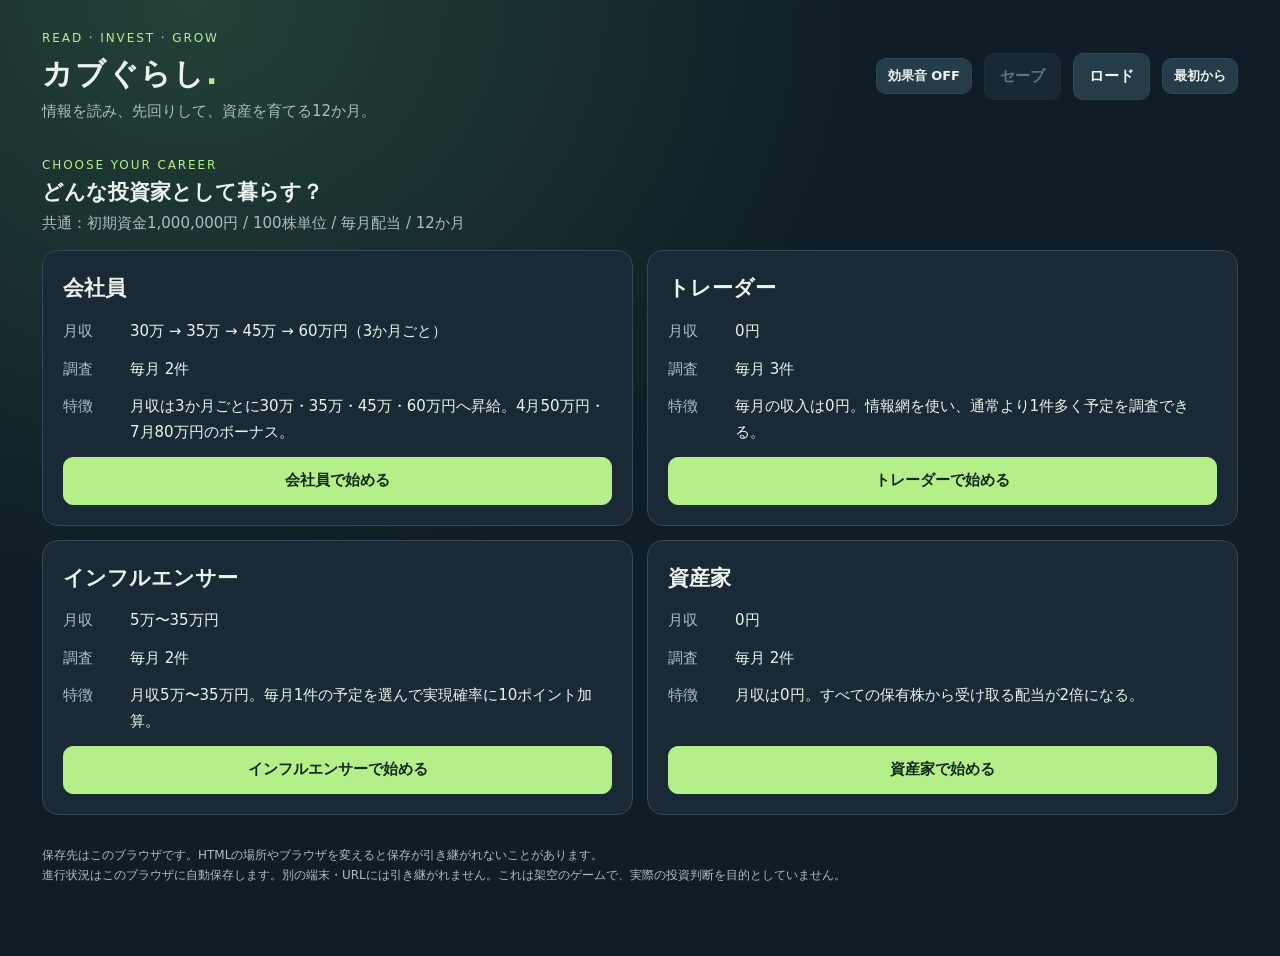
==== site/index.html @ b62601bc "first commit" ====
<!doctype html>
<html lang="ja"><head><meta charset="utf-8"><meta name="viewport" content="width=device-width,initial-scale=1"><meta name="description" content="架空の会社とニュースで遊ぶ、12か月の株取引ゲーム。登録不要でプレイできます。"><meta name="referrer" content="no-referrer"><meta http-equiv="Content-Security-Policy" content="default-src 'none'; script-src 'self'; style-src 'self' 'unsafe-inline'; connect-src 'self'; img-src 'self' data:; base-uri 'none'; form-action 'none'; object-src 'none'"><title>カブぐらし — 12か月の投資ゲーム</title>
<link rel="stylesheet" href="./style.css"></head><body><div id="boot" role="status" aria-live="polite"><p id="bootMessage">ゲームデータを読み込んでいます…</p><button id="retry" hidden>再読み込み</button></div><noscript>このゲームにはJavaScriptが必要です。ブラウザの設定を確認してください。</noscript><main hidden>
<header><div><div class="eyebrow">READ · INVEST · GROW</div><h1>カブぐらし<span style="color:var(--green)">.</span></h1><p class="muted">情報を読み、先回りして、資産を育てる12か月。</p></div><div class="row"><button id="sound" class="small" aria-pressed="false">効果音 OFF</button><button id="save">セーブ</button><button id="load">ロード</button><button id="reset" class="small">最初から</button></div></header>
<section id="career" class="section"></section><div id="play"><div class="market-strip"><strong>● KABU LIVE</strong><span>ニュースで動く、あなたの12か月。</span><span>初期資金100万円 → どこまで育てられる？</span></div><div id="summary"></div><button id="replay" class="small" hidden>直前のニュース演出をもう一度</button><section class="box section"><h2>直近のイベント結果</h2><p class="muted">ニュースを反映した株価で、ここからあなたのターン。</p><div id="monthlyNews" class="cards"></div></section>
<section class="banner"><div class="eyebrow">MARKET PRESS · 今月の関連ニュース</div><p id="clue"></p></section><details class="box help"><summary>新しい遊び方 ・ 情報を読んで先回り</summary><p>毎月初めに4件の予定イベントが決まります。会社員・インフルエンサー・資産家は2件、トレーダーは3件まで内容を調査できます。情報を見たかどうかに関係なく、月末に全4件が個別に抽選されます。1月から12月まで同じ流れです。</p><p>① 関連ニュースを読む → ② 予定の一部を調査 → ③ 株を売買 → ④ 月末の結果を見る。調査は任意・無料です。発生を確定させたり、予定を引き直したりすることはできません。</p><p>実現の見込みは「小・中・大」の3段階。未調査のカードには属性タグだけが表示されます。調査すると上昇・下落の方向、内容、関連株、実現の見込みが分かりますが、増減率は非公開です。具体的な増減率は月替わりの結果発表で確認できます。不発ならそのイベントによる変動はありません。関連ニュースは予定の1件を取材したもので、他の予定や実現結果までは分かりません。</p><p>インフルエンサーは毎月、予定4件から1件を選んで実現確率を10ポイント上昇させられます。未調査・下落イベントも選べます。選択は月1回で変更できず、調査回数は消費しません。大規模イベントは対象外です。</p><p>6月・12月末は通常の4件に加え、「2銘柄がそれぞれ半額か2倍」「全銘柄が50%上昇」「全銘柄が50%下落」のいずれかが発生します。対象と方向は発表まで秘密。2銘柄が同じ方向になることもあります。端数は円単位に丸め、最低株価は1円です。</p><p>月末の順序：予定4件 → 大規模イベント（6・12月のみ）→ 配当 → 職業収入。初期資金100万円、売買は100株単位。配当はイベント後の月末株価×保有株数×銘柄別の月利5〜10%（銘柄ごとに1円未満切り捨て）。資産家はその金額を2倍受け取ります。生活費はありません。会社員は1〜3月30万円、4〜6月35万円、7〜9月45万円、10〜12月60万円に昇給し、4月50万円・7月80万円のボーナスを受け取ります。</p></details>
<section class="section"><div class="row"><div><h2><span class="number">01</span>今月の情報を調査しよう</h2><p class="muted"><span id="choiceHint"></span></p></div></div><div id="choices" class="cards"></div></section>
<section class="section"><div class="row"><div><h2><span class="number">02</span>株を買う・売る</h2><p class="muted">同じタグの会社には、同じニュースが影響します。</p></div><span class="muted">100株単位</span></div><div id="stocks" class="stock-grid"></div></section>

<section class="banner row"><div><h2><span class="number">03</span><span id="endTitle"></span></h2><p id="endHint" class="muted"></p></div><button id="next" class="primary"></button></section>
<div class="bottom"><section class="box"><h2>総資産の推移</h2><p class="muted">月末の資産額 / 点線は実際の職業収入だけの場合</p><div id="chart"></div><div id="chartText" class="muted"></div></section><section class="box"><h2>ニュース & 取引履歴</h2><ul id="log" class="log"></ul></section></div>
</div><footer>保存先はこのブラウザです。HTMLの場所やブラウザを変えると保存が引き継がれないことがあります。<p>進行状況はこのブラウザに自動保存します。別の端末・URLには引き継がれません。これは架空のゲームで、実際の投資判断を目的としていません。</p></footer>
</main><div id="notice" role="status" aria-live="polite"></div>
<dialog id="showtime" aria-labelledby="stageTitle"><div class="stage-top"><strong>● KABU LIVE</strong><span id="stageProgress" class="stage-status"></span><button id="skipShow" class="small">スキップ</button></div><div class="stage-meter"><i id="stageMeter"></i></div><div id="stage" aria-live="polite"></div><div class="stage-controls"><button id="autoShow" class="small" aria-pressed="false">自動再生 OFF</button><span class="stage-status">今月の結果</span><button id="advanceShow" class="primary">次へ →</button></div></dialog><script src="./game.js" defer></script><script src="./boot.js" defer></script></body></html>
---- site/style.css ----
:root{color-scheme:dark;--bg:#101c26;--panel:#192a36;--line:#334854;--text:#ecf3ef;--muted:#adbdc5;--green:#b5ef8a;--red:#ffaba5;--gold:#ffd08a}*{box-sizing:border-box}body{margin:0;background:var(--bg);color:var(--text);font:15px/1.7 system-ui,sans-serif}main{max-width:1240px;margin:auto;padding:28px 22px 70px}h1,h2,h3,p{margin:0}h1{font-size:30px;letter-spacing:.06em}h2{font-size:21px}h3{font-size:18px}button,input{font:inherit}button{cursor:pointer;border:1px solid var(--line);border-radius:10px;background:#263c49;color:var(--text);padding:10px 15px;font-weight:700}button:hover:enabled{border-color:var(--green);filter:brightness(1.12)}button:disabled{opacity:.4;cursor:not-allowed}button.primary{background:var(--green);color:#14271b;border-color:var(--green)}button.small{padding:6px 11px;font-size:13px}input{width:84px;padding:8px;border-radius:8px;border:1px solid var(--line);background:var(--bg);color:white}header,.row{display:flex;align-items:center;justify-content:space-between;gap:12px;flex-wrap:wrap}.muted,small{color:var(--muted)}.eyebrow{color:var(--green);font-size:12px;letter-spacing:.16em}.stats{display:grid;grid-template-columns:repeat(4,1fr);gap:12px;margin:24px 0}.box,.event,.stock{background:var(--panel);border:1px solid var(--line);border-radius:16px;padding:20px}.stat strong{display:block;font-size:27px}.up{color:var(--green)}.down{color:var(--red)}.banner{background:#26382d;border:1px solid #668953;border-radius:14px;padding:18px 22px;margin:16px 0}.section{margin-top:30px}.cards{display:grid;grid-template-columns:repeat(3,1fr);gap:14px;margin-top:14px}.event{display:flex;flex-direction:column;gap:12px}.event button{margin-top:auto}.tag{display:inline-block;background:#283f50;color:#c5dfff;border-radius:6px;padding:2px 8px;font-size:12px;margin:0 4px 3px 0}.tag[data-tag="ゲーム"]{background:#4a3553;color:#ead0ff}.tag[data-tag="銀行"]{background:#4b4430;color:#ffe0a5}.tag[data-tag="医療"]{background:#294843;color:#b9eee0}.tag[data-tag="生活"]{background:#4b3834;color:#ffd0b6}.effect.down{color:var(--red)}.effect{font-size:24px;font-weight:800;color:var(--green)}.prob{font-size:13px;color:var(--text);background:#2c424c;padding:4px 8px;border-radius:7px}.stock-grid{display:grid;grid-template-columns:repeat(2,1fr);gap:14px;margin-top:14px}.stock .price{font-size:26px;font-weight:750}.stock dl{display:grid;grid-template-columns:1fr 1fr;gap:3px 12px;margin:12px 0;font-size:13px}.stock dt{color:var(--muted)}.stock dd{margin:0;text-align:right}.trade{display:flex;gap:8px;align-items:center;flex-wrap:wrap}.chart{width:100%;height:180px;display:block}.bottom{display:grid;grid-template-columns:1fr 1fr;gap:16px;margin-top:28px}.log{max-height:300px;overflow:auto;padding:0;list-style:none}.log li{padding:9px 0;border-bottom:1px solid var(--line);font-size:13px}.help{margin-top:20px}.help summary{cursor:pointer;font-weight:bold}.help p{margin-top:12px}#notice{position:fixed;bottom:18px;left:50%;transform:translateX(-50%);background:#e6f2df;color:#182b20;border-radius:12px;padding:12px 20px;box-shadow:0 6px 30px #0007;max-width:90vw;z-index:5}#notice:empty{display:none}.finish{background:#354333;border:1px solid var(--green);padding:24px;border-radius:16px;margin-top:20px}.selected{border-color:var(--green)}.number{color:var(--green);font-weight:800;margin-right:6px}footer{margin-top:30px;color:var(--muted);font-size:12px}@media(max-width:850px){.cards{grid-template-columns:1fr}.stats{grid-template-columns:repeat(2,1fr)}.stock-grid,.bottom{grid-template-columns:1fr}main{padding:18px 14px 80px}.stat strong{font-size:22px}header h1{font-size:25px}}button:focus-visible,input:focus-visible,summary:focus-visible{outline:3px solid var(--gold);outline-offset:3px}

body{background:radial-gradient(ellipse at 15% 0%,#234138 0%,transparent 45%),var(--bg)}.event,.stock{transition:transform .2s,border-color .2s}.event:hover{transform:translateY(-3px)}.selected{box-shadow:0 0 0 1px var(--green),0 8px 26px #b5ef8a15}.stock{animation:arrive .4s both}.market-strip{display:flex;gap:20px;overflow:auto;padding:12px 0;border-block:1px solid var(--line);margin-top:18px;white-space:nowrap;font-size:13px}.market-strip strong{color:var(--green)}
#showtime{color:var(--text);background:radial-gradient(ellipse at top,#28413b,#111e29 70%);border:1px solid #67836b;border-radius:24px;padding:0;width:min(740px,94vw);max-height:90dvh;box-shadow:0 30px 120px #000a;overflow:auto}#showtime::backdrop{background:#071017dc;backdrop-filter:blur(8px)}.stage-top,.stage-controls{display:flex;align-items:center;justify-content:space-between;gap:12px;padding:18px 24px}.stage-top{border-bottom:1px solid var(--line)}.stage-controls{border-top:1px solid var(--line)}#stage{padding:32px 32px 28px;min-height:360px;text-align:center;position:relative;overflow:hidden}.stage-label{font-size:12px;letter-spacing:.16em;color:var(--green);font-weight:800}.stage-icon{font-size:44px;line-height:1.3;margin:12px}.stage-title{font-size:clamp(23px,5vw,34px);margin:8px 0}.stage-number{font-size:clamp(40px,10vw,72px);font-weight:850;line-height:1.25;letter-spacing:-.04em;margin:12px 0}.stage-sub{color:var(--muted);margin:12px 0}.stage-prices{display:grid;gap:8px;text-align:left;margin-top:20px}.stage-price{display:flex;justify-content:space-between;gap:12px;background:#ffffff07;border-radius:9px;padding:8px 12px;font-size:14px}.stage-price strong{white-space:nowrap}#stage .down{color:var(--red)}.reveal{animation:arrive .42s ease-out}.major{background:radial-gradient(ellipse at top,#69532b55,transparent 70%)}.major .stage-label,.major .stage-number{color:var(--gold)}.stage-meter{height:3px;background:#263b47}.stage-meter i{display:block;height:100%;background:var(--green);transition:width .3s}#showtime .confetti{position:absolute;top:-20px;left:var(--x);width:7px;height:13px;background:var(--c);animation:confetti 2.2s var(--delay) ease-in infinite;pointer-events:none}.stage-status{font-size:12px;color:var(--muted)}.trade-pop{animation:tradePop .5s}#replay{margin-top:10px}.finish{animation:arrive .6s}button:active:enabled{transform:scale(.97)}
@keyframes arrive{from{opacity:0;transform:translateY(16px) scale(.98)}to{opacity:1;transform:none}}@keyframes tradePop{50%{box-shadow:0 0 0 3px #b5ef8a88}}@keyframes confetti{to{transform:translate(30px,500px) rotate(480deg);opacity:0}}@media(prefers-reduced-motion:reduce){*,*::before,*::after{animation:none!important;transition:none!important;scroll-behavior:auto!important}}@media(max-width:600px){#stage{padding:20px 16px;min-height:320px}.stage-top,.stage-controls{padding:14px}.stage-price{flex-direction:column;gap:1px}}
.career-facts{margin:0;display:grid;grid-template-columns:55px 1fr;gap:12px}.career-facts dt{color:var(--muted)}.career-facts dd{margin:0}.stock-history{margin:12px 0 18px}.stock-history svg{display:block;width:100%;max-height:150px}.stock-history text{fill:var(--muted);font-size:12px}.stock-history details{font-size:12px;color:var(--muted)}
[hidden]{display:none!important}#boot{margin:24px auto;max-width:800px;padding:20px}
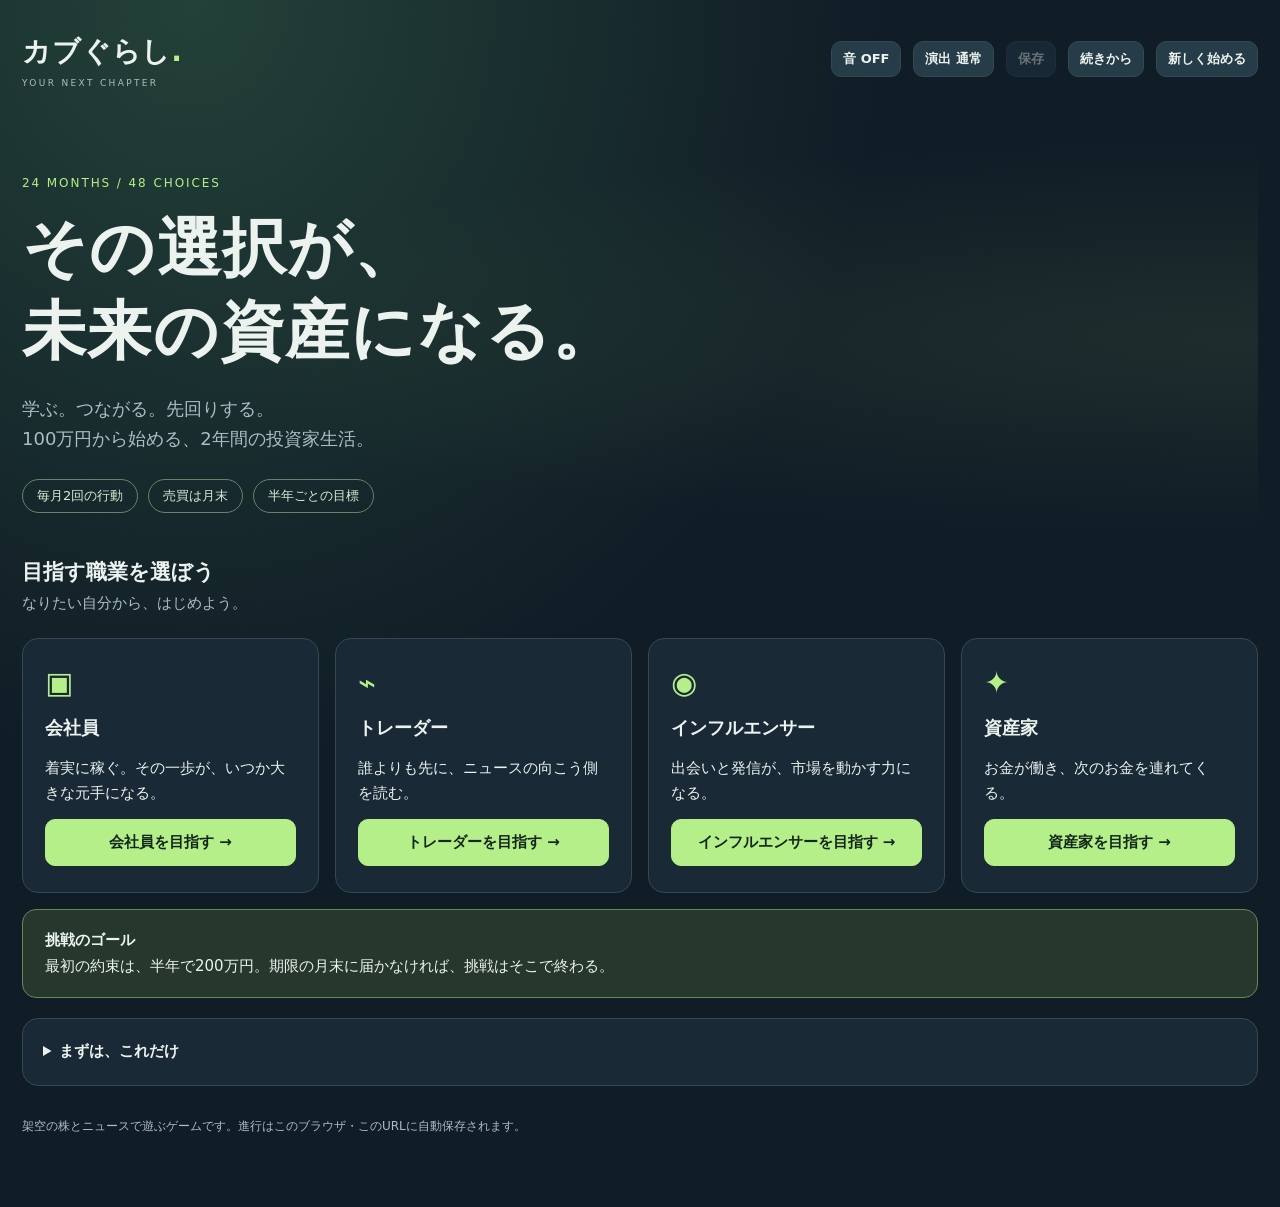
==== commit 31d73ce9: "仕様を大幅変更" ====
--- a/site/index.html
+++ b/site/index.html
@@ -1,14 +1,48 @@
 <!doctype html>
-<html lang="ja"><head><meta charset="utf-8"><meta name="viewport" content="width=device-width,initial-scale=1"><meta name="description" content="架空の会社とニュースで遊ぶ、12か月の株取引ゲーム。登録不要でプレイできます。"><meta name="referrer" content="no-referrer"><meta http-equiv="Content-Security-Policy" content="default-src 'none'; script-src 'self'; style-src 'self' 'unsafe-inline'; connect-src 'self'; img-src 'self' data:; base-uri 'none'; form-action 'none'; object-src 'none'"><title>カブぐらし — 12か月の投資ゲーム</title>
-<link rel="stylesheet" href="./style.css"></head><body><div id="boot" role="status" aria-live="polite"><p id="bootMessage">ゲームデータを読み込んでいます…</p><button id="retry" hidden>再読み込み</button></div><noscript>このゲームにはJavaScriptが必要です。ブラウザの設定を確認してください。</noscript><main hidden>
-<header><div><div class="eyebrow">READ · INVEST · GROW</div><h1>カブぐらし<span style="color:var(--green)">.</span></h1><p class="muted">情報を読み、先回りして、資産を育てる12か月。</p></div><div class="row"><button id="sound" class="small" aria-pressed="false">効果音 OFF</button><button id="save">セーブ</button><button id="load">ロード</button><button id="reset" class="small">最初から</button></div></header>
-<section id="career" class="section"></section><div id="play"><div class="market-strip"><strong>● KABU LIVE</strong><span>ニュースで動く、あなたの12か月。</span><span>初期資金100万円 → どこまで育てられる？</span></div><div id="summary"></div><button id="replay" class="small" hidden>直前のニュース演出をもう一度</button><section class="box section"><h2>直近のイベント結果</h2><p class="muted">ニュースを反映した株価で、ここからあなたのターン。</p><div id="monthlyNews" class="cards"></div></section>
-<section class="banner"><div class="eyebrow">MARKET PRESS · 今月の関連ニュース</div><p id="clue"></p></section><details class="box help"><summary>新しい遊び方 ・ 情報を読んで先回り</summary><p>毎月初めに4件の予定イベントが決まります。会社員・インフルエンサー・資産家は2件、トレーダーは3件まで内容を調査できます。情報を見たかどうかに関係なく、月末に全4件が個別に抽選されます。1月から12月まで同じ流れです。</p><p>① 関連ニュースを読む → ② 予定の一部を調査 → ③ 株を売買 → ④ 月末の結果を見る。調査は任意・無料です。発生を確定させたり、予定を引き直したりすることはできません。</p><p>実現の見込みは「小・中・大」の3段階。未調査のカードには属性タグだけが表示されます。調査すると上昇・下落の方向、内容、関連株、実現の見込みが分かりますが、増減率は非公開です。具体的な増減率は月替わりの結果発表で確認できます。不発ならそのイベントによる変動はありません。関連ニュースは予定の1件を取材したもので、他の予定や実現結果までは分かりません。</p><p>インフルエンサーは毎月、予定4件から1件を選んで実現確率を10ポイント上昇させられます。未調査・下落イベントも選べます。選択は月1回で変更できず、調査回数は消費しません。大規模イベントは対象外です。</p><p>6月・12月末は通常の4件に加え、「2銘柄がそれぞれ半額か2倍」「全銘柄が50%上昇」「全銘柄が50%下落」のいずれかが発生します。対象と方向は発表まで秘密。2銘柄が同じ方向になることもあります。端数は円単位に丸め、最低株価は1円です。</p><p>月末の順序：予定4件 → 大規模イベント（6・12月のみ）→ 配当 → 職業収入。初期資金100万円、売買は100株単位。配当はイベント後の月末株価×保有株数×銘柄別の月利5〜10%（銘柄ごとに1円未満切り捨て）。資産家はその金額を2倍受け取ります。生活費はありません。会社員は1〜3月30万円、4〜6月35万円、7〜9月45万円、10〜12月60万円に昇給し、4月50万円・7月80万円のボーナスを受け取ります。</p></details>
-<section class="section"><div class="row"><div><h2><span class="number">01</span>今月の情報を調査しよう</h2><p class="muted"><span id="choiceHint"></span></p></div></div><div id="choices" class="cards"></div></section>
-<section class="section"><div class="row"><div><h2><span class="number">02</span>株を買う・売る</h2><p class="muted">同じタグの会社には、同じニュースが影響します。</p></div><span class="muted">100株単位</span></div><div id="stocks" class="stock-grid"></div></section>
-
-<section class="banner row"><div><h2><span class="number">03</span><span id="endTitle"></span></h2><p id="endHint" class="muted"></p></div><button id="next" class="primary"></button></section>
-<div class="bottom"><section class="box"><h2>総資産の推移</h2><p class="muted">月末の資産額 / 点線は実際の職業収入だけの場合</p><div id="chart"></div><div id="chartText" class="muted"></div></section><section class="box"><h2>ニュース & 取引履歴</h2><ul id="log" class="log"></ul></section></div>
-</div><footer>保存先はこのブラウザです。HTMLの場所やブラウザを変えると保存が引き継がれないことがあります。<p>進行状況はこのブラウザに自動保存します。別の端末・URLには引き継がれません。これは架空のゲームで、実際の投資判断を目的としていません。</p></footer>
-</main><div id="notice" role="status" aria-live="polite"></div>
-<dialog id="showtime" aria-labelledby="stageTitle"><div class="stage-top"><strong>● KABU LIVE</strong><span id="stageProgress" class="stage-status"></span><button id="skipShow" class="small">スキップ</button></div><div class="stage-meter"><i id="stageMeter"></i></div><div id="stage" aria-live="polite"></div><div class="stage-controls"><button id="autoShow" class="small" aria-pressed="false">自動再生 OFF</button><span class="stage-status">今月の結果</span><button id="advanceShow" class="primary">次へ →</button></div></dialog><script src="./game.js" defer></script><script src="./boot.js" defer></script></body></html>
+<html lang="ja">
+<head>
+<meta charset="utf-8"><meta name="viewport" content="width=device-width,initial-scale=1">
+<meta name="description" content="2年間・48回の選択で、夢の職業を目指す架空の投資育成ゲーム。">
+<meta name="referrer" content="no-referrer"><meta http-equiv="Content-Security-Policy" content="default-src 'none'; script-src 'self'; style-src 'self' 'unsafe-inline'; connect-src 'self'; img-src 'self' data:; base-uri 'none'; form-action 'none'; object-src 'none'">
+<title>カブぐらし — 2年間の投資家生活</title>
+<link rel="stylesheet" href="./style.css">
+<script src="./engine.js" defer></script><script src="./presentation.js" defer></script><script src="./game.js" defer></script><script src="./boot.js" defer></script>
+</head>
+<body>
+<div id="boot" role="status"><p id="bootMessage">市場を準備しています…</p><button id="retry" hidden>再読み込み</button></div>
+<noscript>このゲームにはJavaScriptが必要です。</noscript>
+<main id="main" hidden>
+<header><a class="brand" href="./">カブぐらし<span>.</span><small>YOUR NEXT CHAPTER</small></a><div class="row"><button id="sound" class="small" aria-pressed="false">音 OFF</button><button id="pace" class="small" aria-pressed="false">演出 通常</button><button id="save" class="small">保存</button><button id="load" class="small">続きから</button><button id="reset" class="small">新しく始める</button></div></header>
+<div id="saveWarning" class="banner" role="status" hidden></div>
+<section id="career" class="section"></section>
+<div id="play" hidden>
+<section id="summary"></section>
+<div id="outcome"></div>
+<section id="goals" class="section"></section>
+<section id="reward" class="banner" hidden></section>
+<nav class="tabs" aria-label="ゲーム内の移動"><a href="#actions">行動</a><a href="#information">情報</a><a href="#market">月末売買</a><a href="#progress">成長・実績</a></nav>
+<div class="game-layout"><div>
+<section id="actions" class="section"></section>
+<section id="stories" class="section"></section>
+<section id="information" class="section"></section>
+<section id="market" class="section"></section>
+<section id="endTurn" class="banner"></section>
+</div><aside>
+<section id="progress" class="section"></section>
+<section class="box section"><h2>資産のあゆみ</h2><div id="chart"></div></section>
+<section class="box section"><h2>直近の市場ニュース</h2><div id="news"></div></section>
+<details class="box section"><summary>行動・取引の履歴</summary><ol id="log" class="log"></ol></details>
+</aside></div>
+</div>
+<details class="box help section"><summary>まずは、これだけ</summary>
+<p>毎月2回行動したら、月末に株を売買。100株単位・売買の行動コストは0。月を締めると、期日を迎えた予定の結果と配当が届きます。</p>
+<p>情報収集で調査ptを貯め、予定を「タグ → 値動き → 成功率」の順に調べよう。ptは翌月へ持ち越せます。成功すれば株価上昇、失敗すれば下落。</p>
+<p>あと1か月の予定は今月末に決着。連続イベントは次の段階へ進みます。</p>
+<p>期限の月末に総資産が目標未満なら終了。2年間、目標を越えて進みましょう。選択は自動保存されます。</p>
+</details>
+<footer>架空の株とニュースで遊ぶゲームです。進行はこのブラウザ・このURLに自動保存されます。</footer>
+</main>
+<div id="notice" role="status" aria-live="polite"></div>
+<dialog id="report" class="cinema" aria-labelledby="reportTitle"><div class="cinema-top"><h2 id="reportTitle"></h2><span id="sceneCount"></span><button id="skipScene" class="small">結果へ</button></div><div class="cinema-meter"><i id="sceneMeter"></i></div><div id="reportBody" aria-live="polite"></div><div class="cinema-bottom"><small>あなたの、投資家生活。</small><button id="closeReport" class="primary">つづける →</button></div></dialog>
+<dialog id="restart" aria-labelledby="restartTitle"><h2 id="restartTitle">新しい挑戦を始めますか？</h2><p>今回の2年版の進行を消し、目指す職業の選択に戻ります。</p><div class="row"><button id="cancelRestart">戻る</button><button id="confirmRestart" class="primary">新しく始める</button></div></dialog>
+</body></html>
--- a/site/style.css
+++ b/site/style.css
@@ -5,4 +5,16 @@
 #showtime{color:var(--text);background:radial-gradient(ellipse at top,#28413b,#111e29 70%);border:1px solid #67836b;border-radius:24px;padding:0;width:min(740px,94vw);max-height:90dvh;box-shadow:0 30px 120px #000a;overflow:auto}#showtime::backdrop{background:#071017dc;backdrop-filter:blur(8px)}.stage-top,.stage-controls{display:flex;align-items:center;justify-content:space-between;gap:12px;padding:18px 24px}.stage-top{border-bottom:1px solid var(--line)}.stage-controls{border-top:1px solid var(--line)}#stage{padding:32px 32px 28px;min-height:360px;text-align:center;position:relative;overflow:hidden}.stage-label{font-size:12px;letter-spacing:.16em;color:var(--green);font-weight:800}.stage-icon{font-size:44px;line-height:1.3;margin:12px}.stage-title{font-size:clamp(23px,5vw,34px);margin:8px 0}.stage-number{font-size:clamp(40px,10vw,72px);font-weight:850;line-height:1.25;letter-spacing:-.04em;margin:12px 0}.stage-sub{color:var(--muted);margin:12px 0}.stage-prices{display:grid;gap:8px;text-align:left;margin-top:20px}.stage-price{display:flex;justify-content:space-between;gap:12px;background:#ffffff07;border-radius:9px;padding:8px 12px;font-size:14px}.stage-price strong{white-space:nowrap}#stage .down{color:var(--red)}.reveal{animation:arrive .42s ease-out}.major{background:radial-gradient(ellipse at top,#69532b55,transparent 70%)}.major .stage-label,.major .stage-number{color:var(--gold)}.stage-meter{height:3px;background:#263b47}.stage-meter i{display:block;height:100%;background:var(--green);transition:width .3s}#showtime .confetti{position:absolute;top:-20px;left:var(--x);width:7px;height:13px;background:var(--c);animation:confetti 2.2s var(--delay) ease-in infinite;pointer-events:none}.stage-status{font-size:12px;color:var(--muted)}.trade-pop{animation:tradePop .5s}#replay{margin-top:10px}.finish{animation:arrive .6s}button:active:enabled{transform:scale(.97)}
 @keyframes arrive{from{opacity:0;transform:translateY(16px) scale(.98)}to{opacity:1;transform:none}}@keyframes tradePop{50%{box-shadow:0 0 0 3px #b5ef8a88}}@keyframes confetti{to{transform:translate(30px,500px) rotate(480deg);opacity:0}}@media(prefers-reduced-motion:reduce){*,*::before,*::after{animation:none!important;transition:none!important;scroll-behavior:auto!important}}@media(max-width:600px){#stage{padding:20px 16px;min-height:320px}.stage-top,.stage-controls{padding:14px}.stage-price{flex-direction:column;gap:1px}}
 .career-facts{margin:0;display:grid;grid-template-columns:55px 1fr;gap:12px}.career-facts dt{color:var(--muted)}.career-facts dd{margin:0}.stock-history{margin:12px 0 18px}.stock-history svg{display:block;width:100%;max-height:150px}.stock-history text{fill:var(--muted);font-size:12px}.stock-history details{font-size:12px;color:var(--muted)}
-[hidden]{display:none!important}#boot{margin:24px auto;max-width:800px;padding:20px}+[hidden]{display:none!important}#boot{margin:24px auto;max-width:800px;padding:20px}/* Two-year investor life */
+html{scroll-behavior:smooth;scroll-padding-top:20px}main{max-width:1480px}.brand{text-decoration:none;color:var(--text);font-size:28px;font-weight:850;letter-spacing:.03em}.brand span{color:var(--green)}.brand small{display:block;font-size:9px;letter-spacing:.26em;font-weight:500}.hero{padding:52px 0 42px;background:radial-gradient(ellipse at right,#54744a33,transparent 65%)}.hero h1{font-size:clamp(36px,5vw,64px);line-height:1.3;margin:14px 0 20px;letter-spacing:.02em}.hero p{font-size:18px;color:var(--muted)}.pills{display:flex;gap:10px;flex-wrap:wrap;margin-top:24px}.pills span{border:1px solid #648568;border-radius:30px;padding:5px 14px;color:#d9ead3;font-size:13px}.career-grid{display:grid;grid-template-columns:repeat(4,1fr);gap:16px;margin-top:22px}.career-card{padding:26px 22px}.action-icon{font-size:30px;color:var(--green);line-height:1.2}.month-title{margin-top:28px}.month-title h1{font-size:32px}.turn-steps,.project-stages{display:flex;gap:7px;flex-wrap:wrap}.turn-steps span,.project-stages span{font-size:12px;border-radius:7px;background:#243942;padding:7px 10px;color:var(--muted)}.current{background:#b5ef8a!important;color:#14271b!important;font-weight:750}.complete{color:var(--green)!important;border:1px solid #59764f}.goal-grid{display:grid;grid-template-columns:repeat(4,1fr);gap:12px}.goal{padding:16px 18px;background:#152630;border:1px solid var(--line);border-radius:12px;display:flex;flex-direction:column;gap:5px}.goal strong{font-size:22px}.goal span{font-size:13px;color:var(--muted)}.goal.passed{border-color:#59764f}.goal.passed strong{color:var(--green)}progress{appearance:none;width:100%;height:6px;border:0;border-radius:5px;overflow:hidden;background:#30434a;margin:8px 0}progress::-webkit-progress-bar{background:#30434a}progress::-webkit-progress-value{background:var(--green);border-radius:5px}progress::-moz-progress-bar{background:var(--green)}.tabs{display:flex;gap:8px;margin-top:28px;border-bottom:1px solid var(--line);padding-bottom:14px;flex-wrap:wrap}.tabs a{padding:6px 16px;border-radius:20px;background:#243b40;color:var(--text);text-decoration:none;font-size:13px}.tabs a:hover{background:#3c5541}.game-layout{display:grid;grid-template-columns:minmax(0,1fr) 310px;gap:26px}.game-layout>*{min-width:0}.section-heading{margin-bottom:16px}.section-heading h2{margin-top:5px}.cards .event{padding:18px}.cards .event p{font-size:13px}.cards .event button{font-size:13px;padding:10px}.cards .event button small{color:inherit;white-space:nowrap}.text-link{display:inline-block;color:var(--green);margin-top:12px}.information-grid{display:grid;grid-template-columns:repeat(2,minmax(0,1fr));gap:14px}.known{border-color:#53744c}.stock dl{grid-template-columns:1fr 1fr}.stock .trade{gap:6px}.stock .trade button{font-size:13px;padding:8px 11px}.skill-grid{display:grid;grid-template-columns:1fr 1fr;gap:12px;margin:18px 0}.skill-grid>div{background:#24383d;border-radius:8px;padding:12px}.skill-grid strong,.skill-grid small{display:block}.skill-grid strong{font-size:20px;color:var(--green)}.achievement{padding:16px 0;border-bottom:1px solid var(--line)}.achievement small{display:block}.achievement p{font-size:12px;color:var(--muted)}.news-item{padding:16px 0;border-bottom:1px solid var(--line)}.news-item h3{font-size:15px}.news-item p{font-size:13px;color:var(--muted);margin-top:6px}.news-item strong{font-size:21px}.chart text{fill:var(--muted);font-size:11px}.failure{background:#392c2e;border-color:var(--red)}.failure .eyebrow{color:var(--red)}.finish p{margin:12px 0}.finish button{margin-top:10px}.report-total{display:block;font-size:32px}.event:hover{transform:none}dialog{background:var(--bg);color:var(--text);border:1px solid #63865b;border-radius:20px;padding:28px;width:min(720px,94vw);max-height:88dvh;box-shadow:0 30px 100px #0009}dialog::backdrop{background:#071017d9;backdrop-filter:blur(5px)}#report>.row{position:sticky;top:-28px;background:var(--bg);padding:15px 0;z-index:1}#restart p{margin:18px 0}button,a,input,summary{-webkit-tap-highlight-color:transparent}a:focus-visible{outline:3px solid var(--gold);outline-offset:3px}aside h2{font-size:18px}.stat strong{font-size:clamp(18px,2vw,27px);overflow-wrap:anywhere}.stock-history{margin-bottom:0}footer{line-height:1.8}
+@media(max-width:1180px){.game-layout{grid-template-columns:minmax(0,1fr) 280px;gap:18px}.game-layout .cards{grid-template-columns:1fr 1fr}.stock-grid{grid-template-columns:1fr}.career-grid{grid-template-columns:1fr 1fr}}
+@media(max-width:850px){.game-layout{grid-template-columns:1fr}.stock-grid{grid-template-columns:1fr 1fr}.goal-grid{grid-template-columns:1fr 1fr}.hero{padding:32px 0}.stats{margin:18px 0}.game-layout .cards{grid-template-columns:repeat(3,1fr)}.game-layout aside{display:grid;grid-template-columns:1fr 1fr;gap:16px;align-items:start}.game-layout aside #progress{grid-column:1/-1}.game-layout aside .section{margin-top:12px}}
+@media(max-width:600px){.career-grid,.information-grid,.stock-grid,.game-layout .cards{grid-template-columns:1fr}.game-layout aside{display:block}.month-title h1{font-size:27px}.goal{padding:12px}.goal strong{font-size:19px}.goal small{font-size:11px}.brand{font-size:25px}.hero h1{font-size:40px}.hero p{font-size:16px}.box,.stock{padding:17px}.turn-steps{width:100%}.turn-steps span{flex:1;text-align:center}.tabs a{padding:6px 11px}.stats{gap:8px}.stat strong{font-size:20px}.report-total{font-size:25px}dialog{padding:20px}#report>.row{top:-20px}.event button{min-height:44px}}
+/* Moments: brief scenes, discovered advantages, and a quieter desk. */
+.chapter-goal{display:flex;align-items:center;gap:32px;border-left:3px solid var(--gold);padding:14px 22px;background:linear-gradient(100deg,#4d46352e,transparent)}.chapter-goal strong{display:block;font-size:30px;color:var(--gold)}.chapter-goal span{font-weight:700}.chapter-goal p{font-size:12px;color:var(--muted)}.roadmap{margin-top:10px;font-size:12px;color:var(--muted)}.roadmap .goal-grid{margin-top:12px}.news-detail{font-size:13px;color:var(--muted)}.encounters{display:grid;gap:12px}.encounter{display:grid;grid-template-columns:60px 1fr;align-items:center;background:linear-gradient(120deg,#302e3b,#192a36)}.encounter button{grid-column:2;justify-self:start}.person-badge{width:56px;height:68px;border-radius:30px 30px 16px 16px;background:linear-gradient(160deg,#c3aec9,#64586f);color:#292534;display:grid;place-items:center;font-size:27px;font-weight:800;box-shadow:0 8px 24px #0003}.story-dots{display:flex;gap:7px;margin:10px 0}.story-dots i{height:5px;width:24px;background:#46515b;border-radius:4px}.story-dots .lit{background:var(--gold)}.discovery-hints{margin-top:18px;font-size:12px}.discovery-hints p{margin-top:8px}.event button{transition:background .2s,box-shadow .2s,transform .2s}.event button:hover:enabled{box-shadow:0 0 22px #b5ef8a20;transform:translateY(-2px)}
+#report.cinema{padding:0;width:min(780px,94vw);border:1px solid #688977;overflow:auto;background:#12232b;box-shadow:0 25px 120px #000c;border-radius:22px;--scene-accent:#b5ef8a}#report.cinema.gold{--scene-accent:#ffd08a}#report.cinema.loss{--scene-accent:#ffaba5}#report.cinema.news{--scene-accent:#a6daff}.cinema-top{display:flex;align-items:center;gap:12px;padding:14px 24px;min-height:62px;background:#102028;position:sticky;top:0;z-index:2}.cinema-top h2{font-size:14px;flex:1;color:var(--scene-accent);letter-spacing:.03em}.cinema-top span{font-size:12px;color:var(--muted);white-space:nowrap}.cinema-meter{height:3px;background:#2a4045}.cinema-meter i{display:block;height:100%;background:var(--scene-accent);transition:width .25s}.cinema-bottom{display:flex;align-items:center;justify-content:space-between;gap:12px;padding:18px 24px;background:#102028;position:sticky;bottom:0}.cinema-bottom button{min-width:145px}.scene-art{height:195px;overflow:hidden;position:relative;background:radial-gradient(ellipse at 70% 30%,#66877066,transparent 60%),linear-gradient(165deg,#223e45,#13202c)}.scene-art::before{content:'';position:absolute;inset:0;background:repeating-linear-gradient(0deg,transparent 0 35px,#b5ef8a08 36px 37px),repeating-linear-gradient(90deg,transparent 0 70px,#b5ef8a08 71px 72px)}.scene-art::after{content:'';position:absolute;inset:0;background:linear-gradient(0deg,#12232b,transparent 60%)}.scene-emblem{position:absolute;right:15%;top:24px;font-size:105px;font-weight:800;color:var(--scene-accent);text-shadow:0 0 55px #b5ef8a55;animation:emblem-in .6s both;line-height:1.25}.scene-watermark{position:absolute;left:6%;bottom:25px;font-size:12px;letter-spacing:.38em;z-index:1;color:var(--scene-accent)}.scene-orbit{width:230px;height:230px;border:1px solid #a7c9b238;border-radius:50%;position:absolute;right:5%;top:-50px;box-shadow:0 0 0 30px #adcba908,0 0 0 65px #adcba908;animation:orbit-breathe 4s ease-in-out infinite}.cityline{position:absolute;inset:30px 45% 0 4%;display:flex;gap:8px;align-items:end;opacity:.7}.cityline i{display:block;width:15%;height:75%;background:repeating-linear-gradient(0deg,transparent 0 10px,#dfdbab33 11px 13px),linear-gradient(90deg,#34474d,#1a303a);border-top:2px solid #a5bbaf55}.cityline i:nth-child(2n){height:45%}.cityline i:nth-child(3n){height:90%}.cityline i:nth-child(4n){height:60%}.art-study{background:radial-gradient(ellipse at 70% 35%,#9b814544,transparent 70%),#222a34}.art-study .cityline{transform:rotate(-12deg) translateY(25px);opacity:.5}.art-social{background:radial-gradient(ellipse at 65% 35%,#92658c66,transparent 70%),#282837}.art-work{background:linear-gradient(145deg,#394b4b,#182b35)}.art-stars{background:radial-gradient(ellipse at 65% 45%,#98733177,transparent 70%),#273031}.art-market{background:linear-gradient(145deg,#244551,#14242f)}.art-market .cityline{inset:25px 45% 20px 5%;transform:skewY(-12deg);opacity:.75}.loss .art-market{background:linear-gradient(145deg,#573438,#1c2531)}.loss .cityline{transform:skewY(12deg)}.scene-copy{padding:10px 38px 30px;animation:scene-copy-in .32s both}.scene-speaker{color:var(--scene-accent);letter-spacing:.08em}.scene-copy h3{font-size:clamp(23px,4vw,33px);line-height:1.45;margin:10px 0 14px;font-weight:800}.scene-dialogue{font-size:16px;line-height:1.95;color:#d0dcd6;white-space:pre-line}.scene-value{font-size:clamp(28px,6vw,52px);font-weight:850;color:var(--scene-accent);letter-spacing:-.025em;margin-top:18px;overflow-wrap:anywhere}.scene-rewards{margin-top:22px;display:grid;gap:8px}.scene-rewards>div{display:flex;justify-content:space-between;align-items:center;gap:16px;padding:10px 14px;background:#a7c9b20a;border:1px solid #adcba916;border-radius:9px;font-size:13px}.scene-rewards span{color:var(--muted);flex:1}.scene-rewards strong{color:var(--scene-accent);max-width:65%;text-align:right}.gold .scene-emblem{animation:emblem-in .6s both,gold-glow 2s .6s ease-in-out infinite}.loss .scene-emblem{animation:emblem-in .6s both}.cinema.news .scene-watermark{animation:news-slide .45s both}.cinema.gold .scene-art::before{background-image:radial-gradient(circle,#ffd08a88 1px,transparent 2px);background-size:43px 37px;animation:star-drift 6s linear infinite}.scene-art,.scene-copy{pointer-events:none}
+@keyframes emblem-in{from{opacity:0;transform:translateY(12px) scale(.8)}to{opacity:1;transform:none}}@keyframes scene-copy-in{from{opacity:0;transform:translateY(10px)}to{opacity:1;transform:none}}@keyframes gold-glow{50%{text-shadow:0 0 60px #ffd08a99;transform:scale(1.035)}}@keyframes orbit-breathe{50%{transform:scale(1.06);opacity:.65}}@keyframes news-slide{from{opacity:0;transform:translateX(-18px)}to{opacity:1;transform:none}}@keyframes star-drift{to{background-position:43px -74px}}
+@media(max-width:600px){.chapter-goal{gap:18px;padding:12px}.chapter-goal strong{font-size:24px}.chapter-goal small{font-size:11px}.encounter{grid-template-columns:40px 1fr;gap:12px}.person-badge{width:38px;height:50px;font-size:21px}.encounter button{grid-column:1/-1;width:100%}.cinema-top{padding:12px 16px}.cinema-top h2{font-size:12px}.scene-art{height:135px}.scene-emblem{font-size:77px;top:10px;right:14%}.scene-copy{padding:6px 20px 24px}.scene-copy h3{font-size:23px}.scene-dialogue{font-size:14px}.scene-rewards>div{flex-direction:column;align-items:start;gap:4px}.scene-rewards strong{max-width:100%;text-align:left}.cinema-bottom{padding:14px 16px}.cinema-bottom small{font-size:10px}.scene-watermark{font-size:9px}.scene-value{font-size:32px}.cinema-top button{font-size:11px}.scene-orbit{width:160px;height:160px}.brand small{display:none}header .row{gap:6px}header .small{font-size:11px;padding:6px 9px}}
+@media(prefers-reduced-motion:reduce){.scene-art,.scene-art *,.scene-art::before,.scene-copy,.cinema-meter i{animation:none!important;transition:none!important}}
+.research-wallet{display:flex;align-items:center;gap:22px;background:linear-gradient(100deg,#29463f,#1b2c36);border:1px solid #5c7e67;border-radius:14px;padding:16px 20px;margin-bottom:16px}.research-wallet strong{display:block;font-size:32px;color:var(--green);line-height:1.2}.research-wallet strong span{font-size:15px}.research-wallet p{font-size:13px;color:var(--muted);flex:1}.research-wallet a{color:var(--green);font-size:12px;white-space:nowrap}.plan-clock{font-size:17px;color:var(--gold);font-weight:750}.plan-clock small{font-size:11px;margin-left:6px;color:var(--gold)}.plan.sealed{background:repeating-linear-gradient(135deg,#192a36,#192a36 12px,#1c2d3812 13px,#1c2d3812 14px);border-style:dashed;min-height:180px}.plan-rates{display:flex;gap:15px;flex-wrap:wrap;font-size:17px;font-weight:700}.investigation-steps{display:flex;gap:6px}.investigation-steps span{font-size:11px;padding:3px 8px;border-radius:5px;background:#243a42;color:#8ba09c}.investigation-steps .opened{background:#38553f;color:var(--green)}.success-chance{font-size:13px}.success-chance strong{font-size:24px;color:var(--green);margin-left:8px}.plan button strong{margin-left:8px;color:var(--gold)}.chain-stage{color:var(--gold)}.plan .tag:last-child{white-space:nowrap}@media(max-width:600px){.research-wallet{flex-wrap:wrap;gap:12px}.research-wallet p{min-width:160px}.research-wallet a{width:100%}.research-wallet strong{font-size:29px}}
+.company-description{font-size:13px;margin:8px 0 14px;line-height:1.7}.stock>.row:first-child{align-items:flex-start}.stock>.row:first-child>small{display:flex;gap:4px;flex-wrap:wrap}.stock>.row:first-child .tag{margin:0}
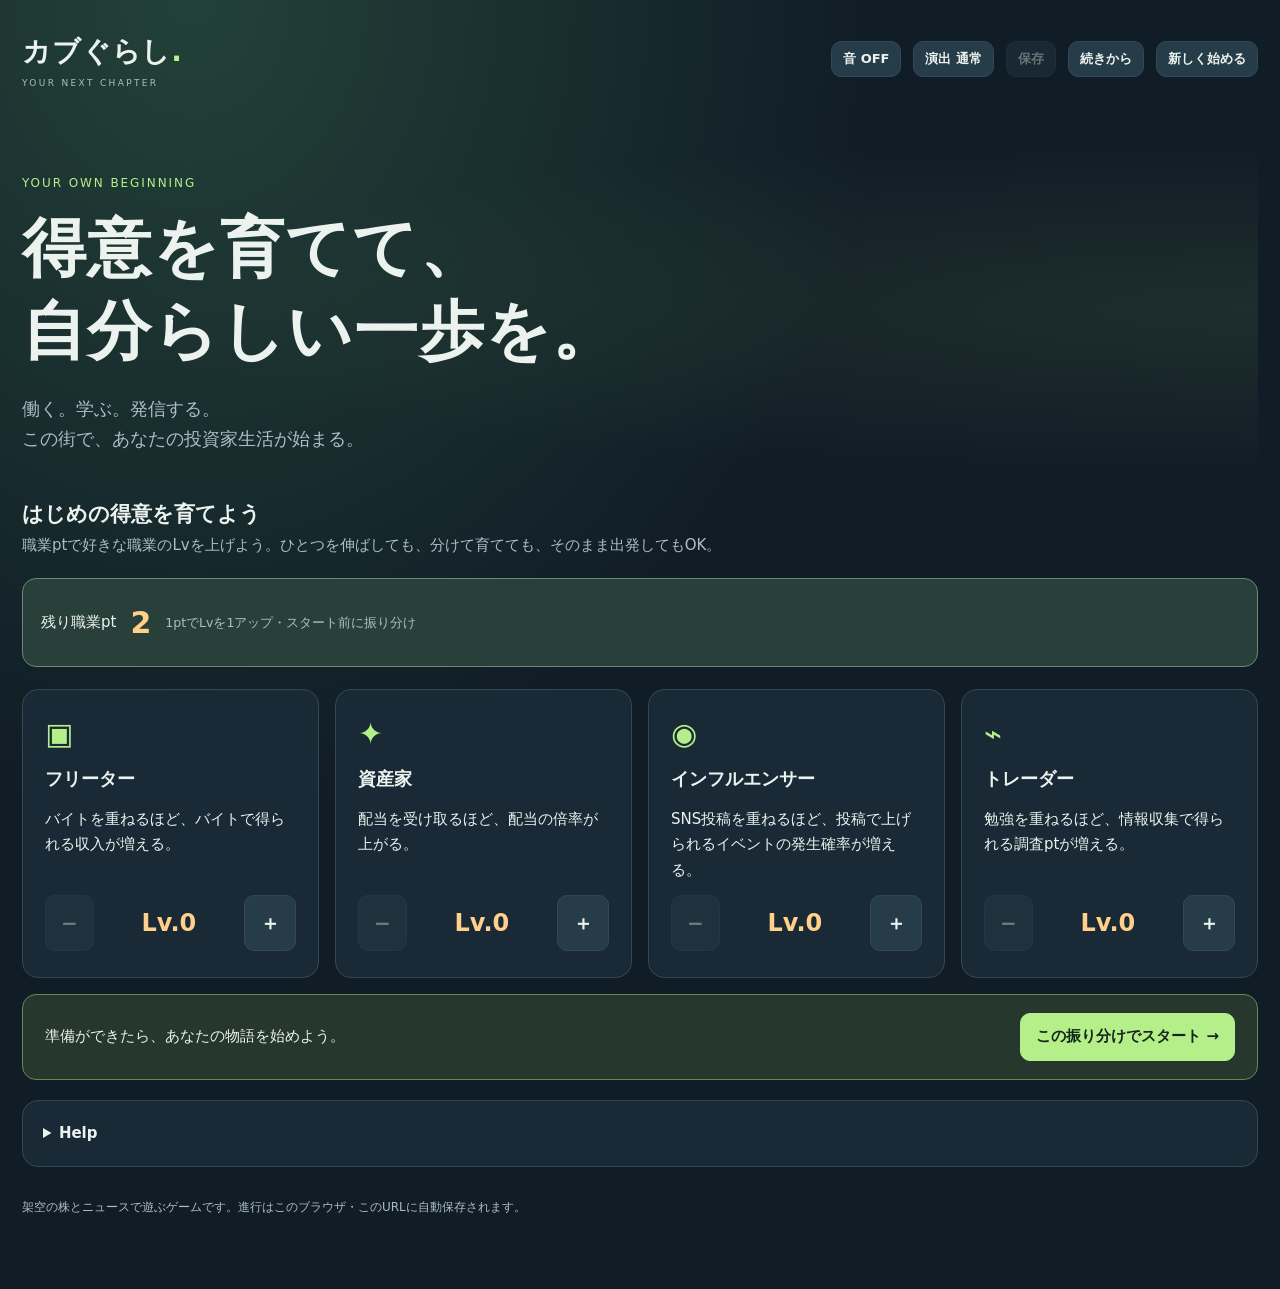
==== commit 488bbe15: "またまた仕様を大幅変更" ====
--- a/site/index.html
+++ b/site/index.html
@@ -20,10 +20,10 @@
 <div id="outcome"></div>
 <section id="goals" class="section"></section>
 <section id="reward" class="banner" hidden></section>
-<nav class="tabs" aria-label="ゲーム内の移動"><a href="#actions">行動</a><a href="#information">情報</a><a href="#market">月末売買</a><a href="#progress">成長・実績</a></nav>
+<nav class="tabs" aria-label="ゲーム内の移動"><a href="#actions">行動</a><a href="#information">情報</a><a href="#market">株の売買</a><a href="#progress">職業Lv</a></nav>
 <div class="game-layout"><div>
 <section id="actions" class="section"></section>
-<section id="stories" class="section"></section>
+
 <section id="information" class="section"></section>
 <section id="market" class="section"></section>
 <section id="endTurn" class="banner"></section>
@@ -34,15 +34,19 @@
 <details class="box section"><summary>行動・取引の履歴</summary><ol id="log" class="log"></ol></details>
 </aside></div>
 </div>
-<details class="box help section"><summary>まずは、これだけ</summary>
-<p>毎月2回行動したら、月末に株を売買。100株単位・売買の行動コストは0。月を締めると、期日を迎えた予定の結果と配当が届きます。</p>
-<p>情報収集で調査ptを貯め、予定を「タグ → 値動き → 成功率」の順に調べよう。ptは翌月へ持ち越せます。成功すれば株価上昇、失敗すれば下落。</p>
-<p>あと1か月の予定は今月末に決着。連続イベントは次の段階へ進みます。</p>
-<p>期限の月末に総資産が目標未満なら終了。2年間、目標を越えて進みましょう。選択は自動保存されます。</p>
-</details>
+<details class="box help section"><summary>Help</summary>
+<p>職業ptを振り分け、自分らしい投資家生活を始めよう。毎月の行動と株の売買を組み合わせ、自分の得意を育てていこう。</p>
+<ul><li><strong>バイト：</strong>働いて投資の元手を得る。繰り返すとフリーターLvが上がり、収入が育つ。</li>
+<li><strong>情報収集：</strong>イベントの調査に使う調査ptを集める。</li>
+<li><strong>勉強：</strong>学びを重ねてトレーダーLvを育て、情報収集を得意にする。</li>
+<li><strong>SNS投稿：</strong>選んだイベントの発生確率を上げる。未調査のイベントも応援でき、重ねて投稿すると後押しが積み重なる。投稿を続けるとインフルエンサーLvが育つ。</li></ul>
+<p>配当を受け取ると資産家Lvが育つ。職業Lv欄で、次の成長までの道のりを確かめよう。</p>
+<p>調査ptでイベントのタグ、値動き、発生確率を順に読み解こう。調査ptは次の月にも持ち越せる。</p>
+<p>株はいつでも売買できる。好きなタイミングで「月を締める」と、イベントの結果と配当が届く。連続イベントは次の段階へ進む。</p>
+<p>半年ごとの資産目標を越え、夢のゴールへ。選択は自動保存される。</p></details>
 <footer>架空の株とニュースで遊ぶゲームです。進行はこのブラウザ・このURLに自動保存されます。</footer>
 </main>
 <div id="notice" role="status" aria-live="polite"></div>
 <dialog id="report" class="cinema" aria-labelledby="reportTitle"><div class="cinema-top"><h2 id="reportTitle"></h2><span id="sceneCount"></span><button id="skipScene" class="small">結果へ</button></div><div class="cinema-meter"><i id="sceneMeter"></i></div><div id="reportBody" aria-live="polite"></div><div class="cinema-bottom"><small>あなたの、投資家生活。</small><button id="closeReport" class="primary">つづける →</button></div></dialog>
-<dialog id="restart" aria-labelledby="restartTitle"><h2 id="restartTitle">新しい挑戦を始めますか？</h2><p>今回の2年版の進行を消し、目指す職業の選択に戻ります。</p><div class="row"><button id="cancelRestart">戻る</button><button id="confirmRestart" class="primary">新しく始める</button></div></dialog>
+<dialog id="restart" aria-labelledby="restartTitle"><h2 id="restartTitle">新しい挑戦を始めますか？</h2><p>今回の2年版の進行を消し、職業ptの振り分けに戻ります。</p><div class="row"><button id="cancelRestart">戻る</button><button id="confirmRestart" class="primary">新しく始める</button></div></dialog>
 </body></html>
--- a/site/style.css
+++ b/site/style.css
@@ -18,3 +18,7 @@
 @media(prefers-reduced-motion:reduce){.scene-art,.scene-art *,.scene-art::before,.scene-copy,.cinema-meter i{animation:none!important;transition:none!important}}
 .research-wallet{display:flex;align-items:center;gap:22px;background:linear-gradient(100deg,#29463f,#1b2c36);border:1px solid #5c7e67;border-radius:14px;padding:16px 20px;margin-bottom:16px}.research-wallet strong{display:block;font-size:32px;color:var(--green);line-height:1.2}.research-wallet strong span{font-size:15px}.research-wallet p{font-size:13px;color:var(--muted);flex:1}.research-wallet a{color:var(--green);font-size:12px;white-space:nowrap}.plan-clock{font-size:17px;color:var(--gold);font-weight:750}.plan-clock small{font-size:11px;margin-left:6px;color:var(--gold)}.plan.sealed{background:repeating-linear-gradient(135deg,#192a36,#192a36 12px,#1c2d3812 13px,#1c2d3812 14px);border-style:dashed;min-height:180px}.plan-rates{display:flex;gap:15px;flex-wrap:wrap;font-size:17px;font-weight:700}.investigation-steps{display:flex;gap:6px}.investigation-steps span{font-size:11px;padding:3px 8px;border-radius:5px;background:#243a42;color:#8ba09c}.investigation-steps .opened{background:#38553f;color:var(--green)}.success-chance{font-size:13px}.success-chance strong{font-size:24px;color:var(--green);margin-left:8px}.plan button strong{margin-left:8px;color:var(--gold)}.chain-stage{color:var(--gold)}.plan .tag:last-child{white-space:nowrap}@media(max-width:600px){.research-wallet{flex-wrap:wrap;gap:12px}.research-wallet p{min-width:160px}.research-wallet a{width:100%}.research-wallet strong{font-size:29px}}
 .company-description{font-size:13px;margin:8px 0 14px;line-height:1.7}.stock>.row:first-child{align-items:flex-start}.stock>.row:first-child>small{display:flex;gap:4px;flex-wrap:wrap}.stock>.row:first-child .tag{margin:0}
+
+.career-start,.level-badge{color:var(--gold);font-weight:800;letter-spacing:.05em}.career-quest{padding:18px 0;border-bottom:1px solid #adcba926}.career-quest:last-child{border:0}.career-quest p{margin:8px 0;font-size:13px}.career-quest small{display:block}.career-quest progress{width:100%;margin:10px 0 0;accent-color:var(--green)}.level-badge{background:#ffd08a15;padding:4px 9px;border-radius:8px;white-space:nowrap}#postTarget{width:100%;max-width:100%;min-width:0;background:#13262f;color:var(--text);border:1px solid #688977;border-radius:8px;padding:10px;font:inherit;font-size:13px}.stock-chart{height:auto;width:100%;margin:12px 0;background:#10232b;border-radius:10px}.stock-chart text{font-size:10px}.career-quest .row{gap:8px}.help li{margin-bottom:10px}
+
+.allocation-wallet{display:flex;align-items:center;flex-wrap:wrap;gap:14px;padding:18px;margin:20px 0;background:#284039;border:1px solid #688977;border-radius:14px}.allocation-wallet strong{font-size:30px;color:var(--gold)}.allocation-wallet small{color:var(--muted)}.allocation-controls{display:flex;align-items:center;justify-content:space-between;gap:16px;margin-top:auto}.allocation-controls button{min-width:48px;font-size:20px}.allocation-controls strong{color:var(--gold);font-size:24px}.career-description{flex:1}
